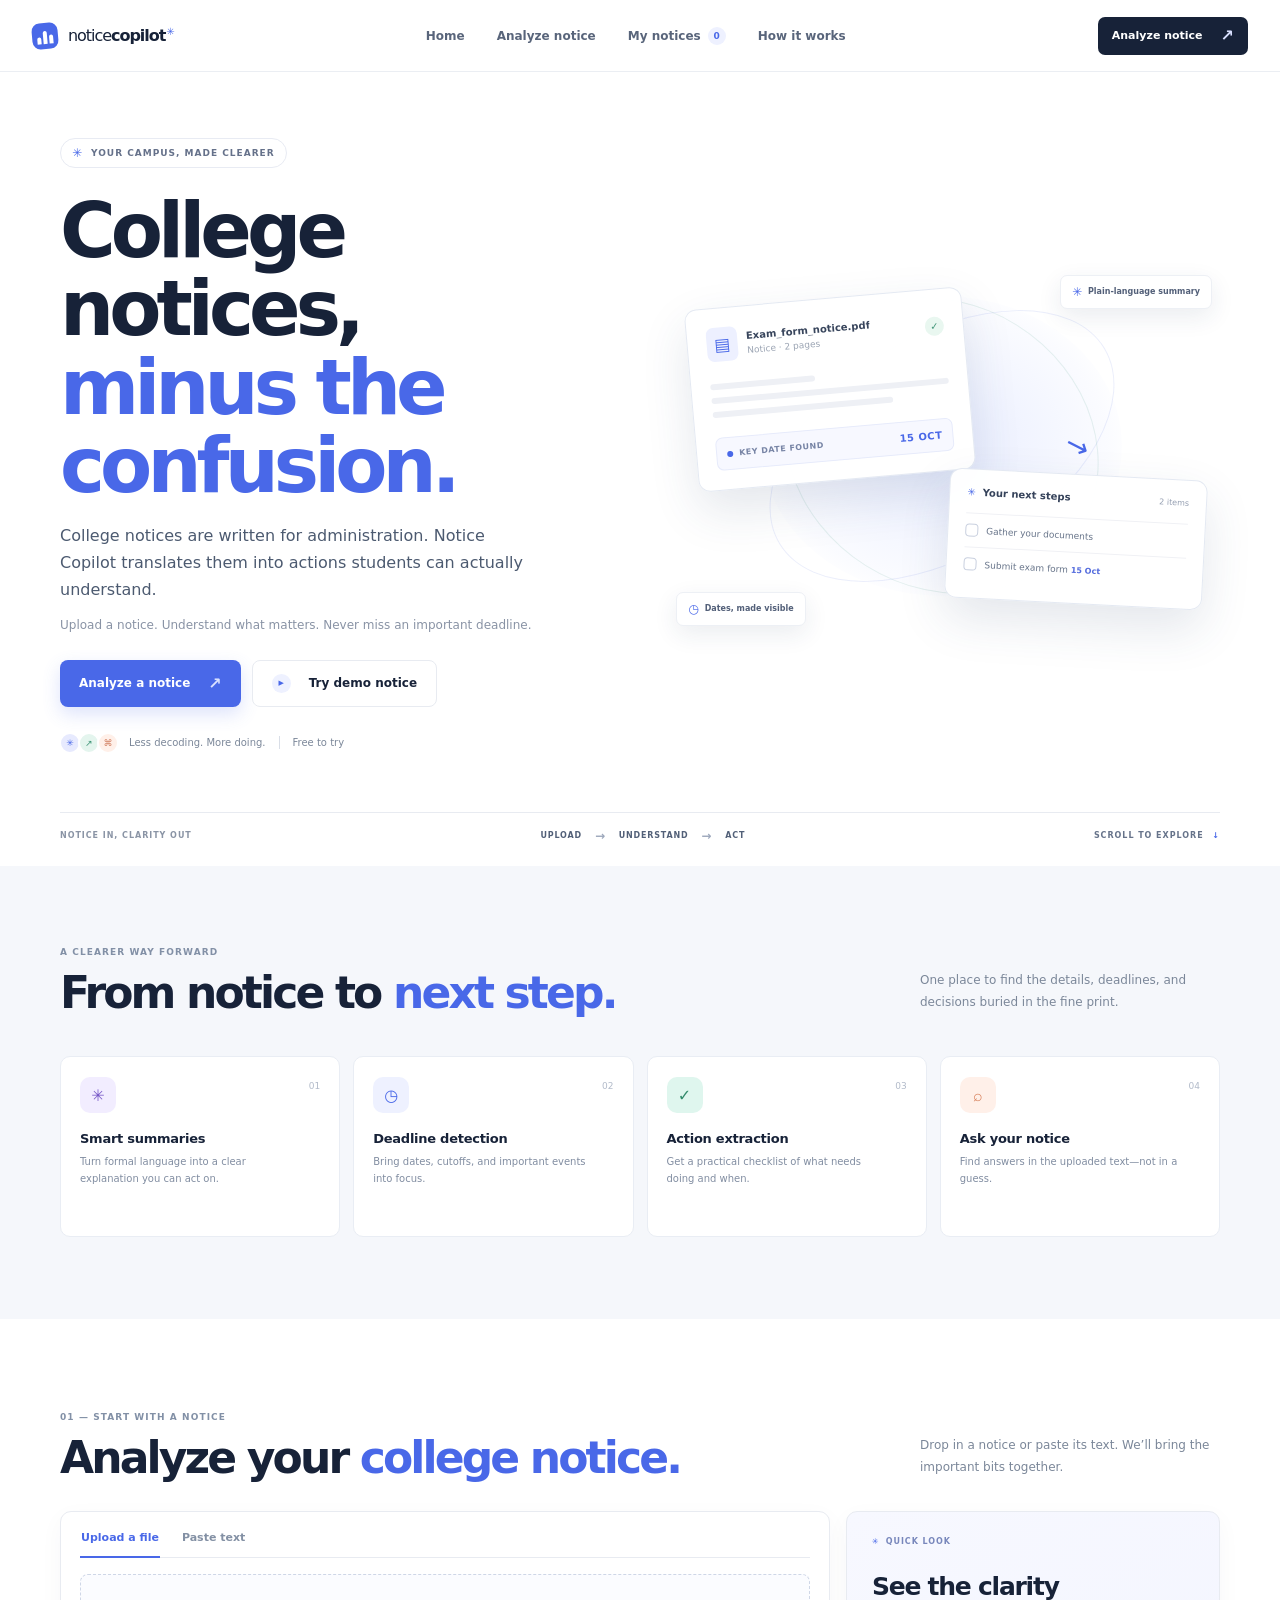
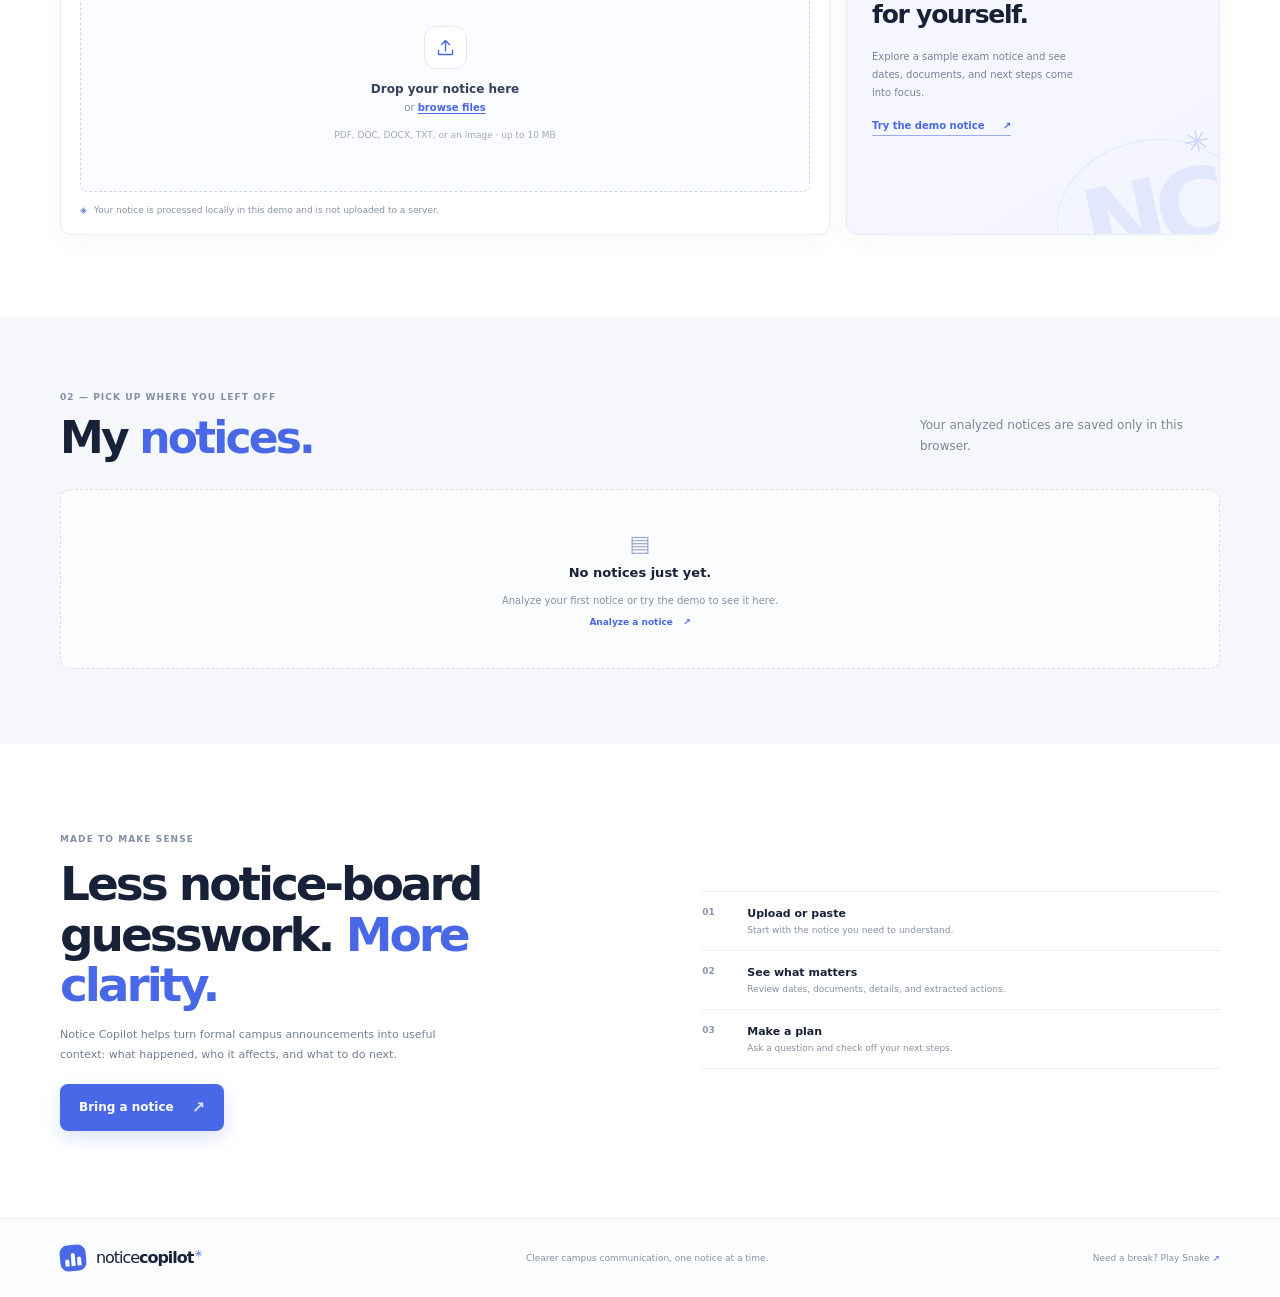
==== index.html @ 371af875 "Build Notice Copilot demo app Co-authored-by: Copilot App <223556219+Copilot@users.noreply.github.co" ====
<!doctype html>
<html lang="en">
  <head>
    <meta charset="utf-8">
    <meta name="viewport" content="width=device-width, initial-scale=1">
    <meta name="theme-color" content="#f5f7fb">
    <meta name="description" content="Turn college notices into clear actions with Notice Copilot. Understand deadlines, documents, and next steps.">
    <title>Notice Copilot — Turn college notices into clear actions</title>
    <link rel="stylesheet" href="styles.css">
    <script src="script.js" defer></script>
  </head>
  <body>
    <a class="skip-link" href="#main">Skip to content</a>
    <header class="topbar">
      <a class="brand" href="#home" aria-label="Notice Copilot home">
        <span class="brand-symbol" aria-hidden="true"><span></span><span></span><span></span></span>
        <span>notice<span class="brand-strong">copilot</span><sup>✳</sup></span>
      </a>
      <button class="menu-toggle" id="menu-toggle" type="button" aria-expanded="false" aria-controls="primary-nav">
        <span class="sr-only">Toggle navigation</span><span aria-hidden="true">☰</span>
      </button>
      <nav class="primary-nav" id="primary-nav" aria-label="Main navigation">
        <a href="#home">Home</a>
        <a href="#analyze">Analyze notice</a>
        <a href="#my-notices">My notices<span class="history-count" id="history-count" aria-label="Saved notices">0</span></a>
        <a href="#how-it-works">How it works</a>
      </nav>
      <a class="button button-small button-dark header-cta" href="#analyze">Analyze notice <span aria-hidden="true">↗</span></a>
    </header>

    <main id="main">
      <section class="hero page-width" id="home" aria-labelledby="hero-title">
        <div class="hero-copy">
          <div class="trust-pill"><span class="sparkle" aria-hidden="true">✳</span> YOUR CAMPUS, MADE CLEARER</div>
          <h1 id="hero-title">College notices,<br><span>minus the confusion.</span></h1>
          <p class="hero-text">College notices are written for administration. Notice Copilot translates them into actions students can actually understand.</p>
          <p class="hero-support">Upload a notice. Understand what matters. Never miss an important deadline.</p>
          <div class="hero-actions">
            <a class="button button-primary" href="#analyze">Analyze a notice <span aria-hidden="true">↗</span></a>
            <button class="button button-demo" id="try-demo" type="button"><span class="play-icon" aria-hidden="true">▶</span> Try demo notice</button>
          </div>
          <div class="hero-proof"><span class="avatar-stack" aria-hidden="true"><i>✳</i><i>↗</i><i>⌘</i></span><span>Less decoding. More doing.</span><span class="proof-divider"></span><span>Free to try</span></div>
        </div>
        <div class="hero-visual" aria-label="A preview of a college notice transformed into an action checklist">
          <div class="visual-glow"></div>
          <div class="orbit orbit-a"></div><div class="orbit orbit-b"></div>
          <div class="notice-preview">
            <div class="preview-top"><span class="preview-file-icon" aria-hidden="true">▤</span><span><strong>Exam_form_notice.pdf</strong><small>Notice · 2 pages</small></span><span class="preview-check" aria-label="Analyzed">✓</span></div>
            <div class="preview-line short"></div><div class="preview-line"></div><div class="preview-line medium"></div>
            <div class="preview-stamp"><span class="stamp-dot"></span> KEY DATE FOUND <strong>15 OCT</strong></div>
          </div>
          <div class="preview-arrow" aria-hidden="true">↘</div>
          <div class="action-preview"><div class="action-preview-head"><span class="mini-spark">✳</span> Your next steps <span class="preview-counter">2 items</span></div><div class="preview-task"><span class="unchecked" aria-hidden="true"></span><span>Gather your documents</span></div><div class="preview-task"><span class="unchecked" aria-hidden="true"></span><span>Submit exam form <b>15 Oct</b></span></div></div>
          <span class="float-chip chip-one"><span>✳</span> Plain-language summary</span>
          <span class="float-chip chip-two"><span>◷</span> Dates, made visible</span>
        </div>
        <div class="hero-bottom"><span>NOTICE IN, CLARITY OUT</span><div class="workflow"><span>UPLOAD</span><i>→</i><span>UNDERSTAND</span><i>→</i><span>ACT</span></div><a href="#how-it-works" aria-label="See how Notice Copilot works">SCROLL TO EXPLORE <span aria-hidden="true">↓</span></a></div>
      </section>

      <section class="features section-muted" id="how-it-works" aria-labelledby="features-title">
        <div class="page-width">
          <div class="section-heading">
            <div><span class="section-label">A clearer way forward</span><h2 id="features-title">From notice to <span>next step.</span></h2></div>
            <p>One place to find the details, deadlines, and decisions buried in the fine print.</p>
          </div>
          <div class="feature-grid">
            <article class="feature-card"><span class="feature-icon icon-lilac" aria-hidden="true">✳</span><span class="feature-index">01</span><h3>Smart summaries</h3><p>Turn formal language into a clear explanation you can act on.</p></article>
            <article class="feature-card"><span class="feature-icon icon-blue" aria-hidden="true">◷</span><span class="feature-index">02</span><h3>Deadline detection</h3><p>Bring dates, cutoffs, and important events into focus.</p></article>
            <article class="feature-card"><span class="feature-icon icon-mint" aria-hidden="true">✓</span><span class="feature-index">03</span><h3>Action extraction</h3><p>Get a practical checklist of what needs doing and when.</p></article>
            <article class="feature-card"><span class="feature-icon icon-peach" aria-hidden="true">⌕</span><span class="feature-index">04</span><h3>Ask your notice</h3><p>Find answers in the uploaded text—not in a guess.</p></article>
          </div>
        </div>
      </section>

      <section class="analyzer-section page-width" id="analyze" aria-labelledby="analyzer-title">
        <div class="section-heading analyzer-heading">
          <div><span class="section-label">01 — START WITH A NOTICE</span><h2 id="analyzer-title">Analyze your <span>college notice.</span></h2></div>
          <p>Drop in a notice or paste its text. We’ll bring the important bits together.</p>
        </div>
        <div class="analyzer-grid">
          <div class="upload-card">
            <div class="input-tabs" role="tablist" aria-label="Choose how to add a notice">
              <button class="input-tab is-active" id="tab-upload" type="button" role="tab" aria-selected="true" aria-controls="panel-upload">Upload a file</button>
              <button class="input-tab" id="tab-paste" type="button" role="tab" aria-selected="false" aria-controls="panel-paste">Paste text</button>
            </div>
            <div class="tab-panel" id="panel-upload" role="tabpanel" aria-labelledby="tab-upload">
              <label class="drop-zone" id="drop-zone" for="notice-file">
                <input id="notice-file" type="file" accept=".txt,.pdf,.doc,.docx,image/*">
                <span class="upload-icon" aria-hidden="true"><svg viewBox="0 0 24 24"><path d="M12 16V4m0 0L7.5 8.5M12 4l4.5 4.5M4 15v4a1 1 0 0 0 1 1h14a1 1 0 0 0 1-1v-4"/></svg></span>
                <strong>Drop your notice here</strong>
                <span class="drop-subtitle">or <span class="browse-link">browse files</span></span>
                <span class="supported-formats">PDF, DOC, DOCX, TXT, or an image · up to 10 MB</span>
              </label>
            </div>
            <div class="tab-panel paste-panel" id="panel-paste" role="tabpanel" aria-labelledby="tab-paste" hidden>
              <label class="sr-only" for="notice-text">Paste the text of your college notice</label>
              <textarea id="notice-text" placeholder="Paste the notice text here…" rows="8"></textarea>
              <div class="paste-footer"><span>Your text stays in this browser.</span><button class="button button-primary button-small" id="analyze-text" type="button">Analyze notice <span aria-hidden="true">↗</span></button></div>
            </div>
            <div class="file-selection" id="file-selection" hidden><span class="file-chip-icon" aria-hidden="true">▤</span><span id="file-name"></span><button id="remove-file" type="button" aria-label="Remove selected file">×</button></div>
            <p class="upload-error" id="upload-error" role="alert" hidden></p>
            <div class="privacy-note"><span aria-hidden="true">◈</span> Your notice is processed locally in this demo and is not uploaded to a server.</div>
          </div>
          <aside class="demo-card">
            <span class="demo-tag"><span aria-hidden="true">✳</span> QUICK LOOK</span>
            <h3>See the clarity<br>for yourself.</h3>
            <p>Explore a sample exam notice and see dates, documents, and next steps come into focus.</p>
            <button class="demo-link" id="try-demo-inline" type="button">Try the demo notice <span aria-hidden="true">↗</span></button>
            <div class="demo-card-art" aria-hidden="true"><span>NC</span><i>✳</i></div>
          </aside>
        </div>

        <div class="processing-card" id="processing-card" role="status" aria-live="polite" hidden>
          <span class="processing-spark" aria-hidden="true">✳</span><div><strong id="processing-message">Reading your notice…</strong><span id="processing-step">Looking for dates and actions</span></div><span class="processing-spinner" aria-hidden="true"></span>
        </div>
        <div class="analysis-error" id="analysis-error" role="alert" hidden><span aria-hidden="true">!</span><div><strong id="analysis-error-title">We couldn’t confidently read this notice.</strong><p id="analysis-error-message">Try a text file or paste the notice text.</p></div></div>

        <section class="results" id="results" aria-labelledby="results-title" hidden>
          <div class="results-heading"><div><span class="section-label">NOTICE ANALYSIS <span class="demo-badge" id="result-source">LOCAL DEMO</span></span><h2 id="results-title">Your notice, <span>made clear.</span></h2></div><button class="button button-outline button-small" id="new-analysis" type="button">Analyze another <span aria-hidden="true">↗</span></button></div>
          <article class="notice-meta-card">
            <div class="notice-meta-icon" aria-hidden="true">▤</div><div class="notice-title-wrap"><h3 id="notice-title">Notice title</h3><div class="notice-meta-line"><span id="notice-type">Notice</span><span class="meta-dot"></span><span id="notice-issued-by">Issuer not found in notice</span><span class="meta-dot"></span><span id="notice-issue-date">Issue date not found</span></div></div><div class="confidence"><span class="confidence-dot"></span><span><strong id="confidence-label">Text extraction</strong><small>Based on notice text</small></span></div>
          </article>
          <div class="results-grid">
            <div class="results-main">
              <article class="result-card summary-card"><div class="card-heading"><span class="result-icon icon-summary" aria-hidden="true">✳</span><div><span class="card-eyebrow">THE SHORT VERSION</span><h3>TL;DR</h3></div><span class="ai-label">✳ LOCAL SUMMARY</span></div><p id="summary-text"></p></article>
              <article class="result-card action-card"><div class="card-heading"><span class="result-icon icon-action" aria-hidden="true">✓</span><div><span class="card-eyebrow">YOUR NEXT STEPS</span><h3>What do I need to do?</h3></div><span class="item-count" id="action-count"></span></div><div class="task-list" id="task-list"></div></article>
              <article class="result-card timeline-card"><div class="card-heading"><span class="result-icon icon-date" aria-hidden="true">◷</span><div><span class="card-eyebrow">DATES WORTH NOTING</span><h3>Important dates</h3></div></div><div class="timeline-list" id="timeline-list"></div><p class="empty-inline" id="timeline-empty" hidden>No dates could be confidently identified in this notice.</p></article>
              <article class="result-card plan-card"><div class="card-heading"><span class="result-icon icon-plan" aria-hidden="true">☷</span><div><span class="card-eyebrow">ONE THING AT A TIME</span><h3>Your action plan</h3></div></div><div class="progress-row"><span id="progress-label">0 of 0 tasks completed</span><span id="progress-percent">0%</span></div><div class="progress-track" role="progressbar" aria-label="Action plan progress" aria-valuemin="0" aria-valuemax="100" aria-valuenow="0"><span id="progress-fill"></span></div><div class="plan-list" id="plan-list"></div></article>
            </div>
            <aside class="results-side">
              <article class="result-card documents-card"><div class="card-heading"><span class="result-icon icon-docs" aria-hidden="true">▤</span><div><span class="card-eyebrow">COME PREPARED</span><h3>Required documents</h3></div></div><ul class="document-list" id="document-list"></ul><p class="empty-inline" id="documents-empty" hidden>No required documents were found in the notice text.</p></article>
              <article class="result-card eligibility-card"><div class="card-heading"><span class="result-icon icon-people" aria-hidden="true">◎</span><div><span class="card-eyebrow">WHO THIS IS FOR</span><h3>Eligibility</h3></div></div><p id="eligibility-text"></p></article>
              <article class="result-card important-card"><div class="card-heading"><span class="result-icon icon-important" aria-hidden="true">⌑</span><div><span class="card-eyebrow">DETAILS FROM THE NOTICE</span><h3>Important details</h3></div></div><dl id="important-details"></dl><p class="empty-inline" id="details-empty" hidden>Fees, venue, timing, or contact details were not identified in the notice.</p></article>
              <article class="result-card ask-card"><div class="card-heading"><span class="result-icon icon-ask" aria-hidden="true">⌕</span><div><span class="card-eyebrow">ANSWERS FROM YOUR TEXT</span><h3>Ask your notice</h3></div></div><p class="ask-description">Answers are grounded only in the notice text you provided.</p><div class="suggested-questions" id="suggested-questions"><button type="button">When is the deadline?</button><button type="button">What documents do I need?</button><button type="button">Who needs to submit this?</button><button type="button">How much is the fee?</button><button type="button">Where do I submit it?</button></div><div class="answer-box" id="answer-box" aria-live="polite" hidden></div><form class="question-form" id="question-form"><label class="sr-only" for="question-input">Ask a question about this notice</label><input id="question-input" type="text" placeholder="Ask a question…" autocomplete="off" required><button type="submit" aria-label="Send question">↑</button></form></article>
            </aside>
          </div>
          <p class="disclaimer"><span aria-hidden="true">ⓘ</span> <strong>AI-generated summary.</strong> This local demo uses text-matching rules, not an AI service. Always verify important dates and instructions against the original college notice.</p>
        </section>
      </section>

      <section class="history-section section-muted" id="my-notices" aria-labelledby="history-title">
        <div class="page-width">
          <div class="section-heading history-heading"><div><span class="section-label">02 — PICK UP WHERE YOU LEFT OFF</span><h2 id="history-title">My <span>notices.</span></h2></div><p>Your analyzed notices are saved only in this browser.</p></div>
          <div class="history-grid" id="history-grid"><div class="history-empty"><span aria-hidden="true">▤</span><h3>No notices just yet.</h3><p>Analyze your first notice or try the demo to see it here.</p><a class="text-link" href="#analyze">Analyze a notice <span aria-hidden="true">↗</span></a></div></div>
        </div>
      </section>

      <section class="how-section page-width">
        <div class="how-copy"><span class="section-label">MADE TO MAKE SENSE</span><h2>Less notice-board<br>guesswork. <span>More clarity.</span></h2><p>Notice Copilot helps turn formal campus announcements into useful context: what happened, who it affects, and what to do next.</p><a class="button button-primary" href="#analyze">Bring a notice <span aria-hidden="true">↗</span></a></div>
        <div class="how-steps"><div><span>01</span><strong>Upload or paste</strong><p>Start with the notice you need to understand.</p></div><div><span>02</span><strong>See what matters</strong><p>Review dates, documents, details, and extracted actions.</p></div><div><span>03</span><strong>Make a plan</strong><p>Ask a question and check off your next steps.</p></div></div>
      </section>
    </main>
    <footer class="site-footer"><div class="footer-inner page-width"><a class="brand" href="#home"><span class="brand-symbol" aria-hidden="true"><span></span><span></span><span></span></span><span>notice<span class="brand-strong">copilot</span><sup>✳</sup></span></a><span>Clearer campus communication, one notice at a time.</span><a class="footer-game-link" href="snake.html">Need a break? Play Snake <span aria-hidden="true">↗</span></a></div></footer>
  </body>
</html>
---- styles.css ----
:root {
  color-scheme: light;
  --ink: #172238;
  --ink-soft: #34425b;
  --muted: #758198;
  --paper: #fff;
  --canvas: #f5f7fb;
  --line: #e8ebf1;
  --blue: #4968e8;
  --blue-dark: #3854ce;
  --blue-soft: #eef1ff;
  --mint: #dff6ee;
  --peach: #fff0e9;
  --lilac: #f2edff;
  --shadow: 0 14px 40px rgba(29, 47, 82, .07);
  font-family: Inter, ui-sans-serif, system-ui, -apple-system, BlinkMacSystemFont, "Segoe UI", sans-serif;
  font-synthesis: none;
  text-rendering: optimizeLegibility;
  -webkit-font-smoothing: antialiased;
}
* { box-sizing: border-box; }
html { scroll-behavior: smooth; scroll-padding-top: 88px; }
body { margin: 0; background: var(--paper); color: var(--ink); font-size: 14px; }
a { color: inherit; text-decoration: none; }
button, input, textarea { font: inherit; }
button, a { -webkit-tap-highlight-color: transparent; }
button:focus-visible, a:focus-visible, input:focus-visible, textarea:focus-visible { outline: 3px solid rgba(73,104,232,.48); outline-offset: 3px; }
::selection { background: #dce4ff; color: var(--ink); }
[hidden] { display: none !important; }
.page-width { width: min(1160px, calc(100% - 64px)); margin-inline: auto; }
.sr-only { position: absolute; width: 1px; height: 1px; overflow: hidden; clip: rect(0,0,0,0); white-space: nowrap; clip-path: inset(50%); }
.skip-link { position: fixed; z-index: 30; top: 10px; left: 10px; padding: 12px 16px; transform: translateY(-150%); border-radius: 8px; background: var(--ink); color: var(--paper); }
.skip-link:focus { transform: translateY(0); }

.topbar { position: sticky; z-index: 10; top: 0; display: flex; align-items: center; justify-content: space-between; height: 72px; padding-inline: max(32px, calc((100vw - 1240px) / 2)); border-bottom: 1px solid rgba(232,235,241,.85); background: rgba(255,255,255,.94); backdrop-filter: blur(16px); }
.brand { display: inline-flex; align-items: center; gap: 10px; white-space: nowrap; font-size: 16px; font-weight: 500; letter-spacing: -.065em; }
.brand-strong { font-weight: 760; }
.brand sup { align-self: flex-start; margin: 0 0 0 1px; color: var(--blue); font-size: 10px; }
.brand-symbol { display: flex; align-items: flex-end; gap: 2px; width: 26px; height: 26px; padding: 5px; border-radius: 8px; background: var(--blue); transform: rotate(-5deg); }
.brand-symbol span { display: block; width: 4px; border-radius: 2px 2px 0 0; background: #fff; }
.brand-symbol span:nth-child(1) { height: 7px; }.brand-symbol span:nth-child(2) { height: 13px; }.brand-symbol span:nth-child(3) { height: 9px; }
.primary-nav { display: flex; align-items: center; gap: 32px; color: #59657b; font-size: 12px; font-weight: 560; }
.primary-nav > a { display: inline-flex; align-items: center; gap: 7px; transition: color .18s; }
.primary-nav > a:hover { color: var(--blue); }
.history-count { display: inline-grid; min-width: 18px; height: 18px; place-items: center; padding: 0 4px; border-radius: 9px; background: var(--blue-soft); color: var(--blue); font-size: 9px; }
.button { display: inline-flex; min-height: 47px; align-items: center; justify-content: center; gap: 18px; padding: 0 19px; border: 0; border-radius: 8px; font-size: 12px; font-weight: 680; cursor: pointer; transition: background .18s, color .18s, border-color .18s, transform .18s, box-shadow .18s; }
.button:hover { transform: translateY(-1px); }
.button-primary { background: var(--blue); box-shadow: 0 7px 18px rgba(73,104,232,.19); color: white; }
.button-primary:hover { background: var(--blue-dark); box-shadow: 0 10px 22px rgba(73,104,232,.25); }
.button-primary > span, .button-dark > span { color: #d9e0ff; font-size: 16px; }
.button-small { min-height: 38px; padding-inline: 14px; border-radius: 7px; font-size: 11px; }
.button-dark { background: var(--ink); color: white; }
.button-dark:hover { background: #293651; }
.button-demo, .button-outline { border: 1px solid var(--line); background: white; color: var(--ink); }
.button-demo:hover, .button-outline:hover { border-color: #c7d0e1; background: #fbfcff; }
.play-icon { display: grid; width: 19px; height: 19px; place-items: center; border-radius: 50%; background: var(--blue-soft); color: var(--blue); font-size: 7px; }
.menu-toggle { display: none; }

.hero { position: relative; display: grid; min-height: 570px; grid-template-columns: 1.04fr .96fr; align-items: center; padding-top: 66px; padding-bottom: 112px; }
.hero-copy { position: relative; z-index: 1; }
.trust-pill { display: inline-flex; align-items: center; gap: 8px; padding: 7px 11px; border: 1px solid #e8ebf3; border-radius: 30px; background: #fff; color: #65718a; font-size: 9px; font-weight: 750; letter-spacing: .11em; }
.sparkle { color: var(--blue); font-size: 12px; }
.hero h1, .section-heading h2, .how-copy h2 { font-weight: 610; letter-spacing: -.065em; }
.hero h1 { margin: 24px 0 17px; font-size: clamp(51px, 6vw, 76px); line-height: 1.03; }
.hero h1 span, .section-heading h2 span, .how-copy h2 span { color: var(--blue); }
.hero-text { max-width: 475px; margin-bottom: 10px; color: #4c5a70; font-size: 16px; line-height: 1.7; }
.hero-support { margin-bottom: 25px; color: #8993a5; font-size: 12px; line-height: 1.6; }
.hero-actions { display: flex; flex-wrap: wrap; gap: 11px; }
.hero-proof { display: flex; align-items: center; gap: 10px; margin-top: 25px; color: #7b8799; font-size: 10px; }
.avatar-stack { display: flex; padding-left: 2px; }
.avatar-stack i { display: grid; width: 22px; height: 22px; place-items: center; margin-left: -3px; border: 2px solid white; border-radius: 50%; background: #e7eafe; color: var(--blue); font-size: 9px; font-style: normal; }
.avatar-stack i:nth-child(2) { background: #e4f5ee; color: #3e9476; }
.avatar-stack i:nth-child(3) { background: #fff0e9; color: #d07c5e; }
.proof-divider { width: 1px; height: 13px; margin-inline: 3px; background: #d9dee7; }
.hero-visual { position: relative; display: grid; min-height: 390px; place-items: center; isolation: isolate; }
.visual-glow { position: absolute; z-index: -2; width: 360px; height: 300px; border-radius: 50%; background: radial-gradient(ellipse, #e8edff 0, rgba(240,243,255,.3) 65%, transparent 75%); }
.orbit { position: absolute; z-index: -1; width: 380px; height: 220px; border: 1px solid rgba(101,126,223,.13); border-radius: 50%; transform: rotate(-31deg); }
.orbit-b { width: 325px; height: 285px; border-color: rgba(88,160,143,.14); transform: rotate(32deg); }
.notice-preview, .action-preview { position: absolute; border: 1px solid rgba(226,231,241,.9); border-radius: 12px; background: rgba(255,255,255,.96); box-shadow: 0 20px 48px rgba(50,67,105,.13); }
.notice-preview { top: 47px; left: 28px; width: 278px; padding: 19px; transform: rotate(-5deg); }
.preview-top { display: flex; align-items: center; gap: 9px; margin-bottom: 22px; }
.preview-file-icon { display: grid; width: 31px; height: 34px; place-items: center; border-radius: 7px; background: #edf0ff; color: var(--blue); font-size: 17px; }
.preview-top strong, .preview-top small { display: block; }
.preview-top strong { max-width: 160px; overflow: hidden; color: #38455c; font-size: 10px; font-weight: 700; text-overflow: ellipsis; white-space: nowrap; }
.preview-top small { margin-top: 4px; color: #9ba4b3; font-size: 9px; }
.preview-check { display: grid; width: 19px; height: 19px; place-items: center; margin-left: auto; border-radius: 50%; background: #e9f7f0; color: #429578; font-size: 10px; }
.preview-line { width: 100%; height: 6px; margin-bottom: 8px; border-radius: 8px; background: #eef0f5; }
.preview-line.short { width: 44%; }.preview-line.medium { width: 76%; }
.preview-stamp { display: flex; align-items: center; gap: 6px; margin-top: 20px; padding: 10px; border: 1px solid #e7ebfb; border-radius: 7px; background: #f7f8ff; color: #7784a5; font-size: 8px; font-weight: 750; letter-spacing: .06em; }
.stamp-dot { width: 6px; height: 6px; border-radius: 50%; background: var(--blue); }
.preview-stamp strong { margin-left: auto; color: var(--blue); font-size: 10px; }
.action-preview { right: 15px; bottom: 37px; width: 258px; padding: 17px; transform: rotate(3deg); }
.action-preview-head { display: flex; align-items: center; gap: 7px; margin-bottom: 15px; color: #35425a; font-size: 10px; font-weight: 700; }
.mini-spark { color: var(--blue); }
.preview-counter { margin-left: auto; color: #939db0; font-size: 8px; font-weight: 500; }
.preview-task { display: flex; align-items: center; gap: 8px; padding: 10px 0; border-top: 1px solid #f0f1f5; color: #68758a; font-size: 9px; }
.preview-task b { margin-left: auto; color: #526add; font-size: 8px; }
.unchecked { width: 13px; height: 13px; border: 1px solid #c9d0df; border-radius: 4px; }
.preview-arrow { position: absolute; top: 178px; right: 132px; color: var(--blue); font-size: 28px; transform: rotate(-18deg); }
.float-chip { position: absolute; display: flex; align-items: center; gap: 6px; padding: 9px 11px; border: 1px solid #edf0f5; border-radius: 7px; background: white; box-shadow: 0 8px 24px rgba(33,52,91,.09); color: #536079; font-size: 8px; font-weight: 650; }
.float-chip span { color: var(--blue); font-size: 12px; }
.chip-one { top: 24px; right: 8px; }.chip-two { bottom: 15px; left: 13px; }
.hero-bottom { position: absolute; right: 0; bottom: 23px; left: 0; display: flex; align-items: center; justify-content: space-between; padding-top: 16px; border-top: 1px solid var(--line); color: #8a94a5; font-size: 8px; font-weight: 700; letter-spacing: .12em; }
.workflow { display: flex; align-items: center; gap: 13px; color: #526078; letter-spacing: .1em; }
.workflow i { color: #9da8bc; font-size: 12px; font-style: normal; }
.hero-bottom > a { color: #66738a; font-size: 8px; }
.hero-bottom > a span { margin-left: 5px; color: var(--blue); }

.section-muted { background: var(--canvas); }
.features { padding: 76px 0 82px; }
.section-heading { display: flex; align-items: end; justify-content: space-between; gap: 30px; }
.section-label { display: inline-flex; align-items: center; gap: 7px; color: #8290a6; font-size: 9px; font-weight: 760; letter-spacing: .12em; text-transform: uppercase; }
.section-heading h2 { margin: 11px 0 0; font-size: clamp(33px, 4vw, 44px); line-height: 1.1; }
.section-heading > p { max-width: 300px; margin: 0 0 4px; color: #7b8799; font-size: 12px; line-height: 1.8; }
.feature-grid { display: grid; grid-template-columns: repeat(4, 1fr); gap: 13px; margin-top: 39px; }
.feature-card { position: relative; min-height: 181px; padding: 20px 19px; border: 1px solid #e9edf4; border-radius: 10px; background: white; transition: transform .2s, box-shadow .2s; }
.feature-card:hover { transform: translateY(-3px); box-shadow: var(--shadow); }
.feature-icon { display: grid; width: 36px; height: 36px; place-items: center; border-radius: 10px; font-size: 16px; }
.icon-lilac { background: var(--lilac); color: #7758c7; }.icon-blue { background: var(--blue-soft); color: var(--blue); }.icon-mint { background: var(--mint); color: #328a6b; }.icon-peach { background: var(--peach); color: #d77e58; }
.feature-index { position: absolute; top: 24px; right: 19px; color: #b1bac9; font-size: 9px; }
.feature-card h3 { margin: 18px 0 7px; font-size: 13px; letter-spacing: -.02em; }
.feature-card p { max-width: 225px; margin: 0; color: #818da1; font-size: 10px; line-height: 1.7; }

.analyzer-section { padding-top: 88px; padding-bottom: 82px; }
.analyzer-heading { margin-bottom: 28px; }
.analyzer-grid { display: grid; grid-template-columns: minmax(0, 1.75fr) minmax(220px, .85fr); gap: 16px; }
.upload-card, .demo-card, .result-card, .notice-meta-card { border: 1px solid var(--line); border-radius: 11px; background: white; box-shadow: 0 7px 25px rgba(29,47,82,.035); }
.upload-card { padding: 19px; }
.input-tabs { display: flex; gap: 21px; border-bottom: 1px solid var(--line); }
.input-tab { position: relative; padding: 0 1px 13px; border: 0; background: none; color: #8390a4; font-size: 11px; font-weight: 600; cursor: pointer; }
.input-tab.is-active { color: var(--blue); }
.input-tab.is-active::after { position: absolute; right: 0; bottom: -1px; left: 0; height: 2px; background: var(--blue); content: ""; }
.drop-zone { display: flex; min-height: 218px; align-items: center; justify-content: center; flex-direction: column; margin-top: 16px; border: 1px dashed #cfd7e7; border-radius: 8px; background: #fbfcff; text-align: center; cursor: pointer; transition: border-color .2s, background .2s; }
.drop-zone:hover, .drop-zone.is-dragging { border-color: var(--blue); background: #f5f7ff; }
.drop-zone input { position: absolute; width: 1px; height: 1px; overflow: hidden; opacity: 0; }
.drop-zone:focus-within { outline: 3px solid rgba(73,104,232,.35); outline-offset: 3px; }
.upload-icon { display: grid; width: 43px; height: 43px; place-items: center; margin-bottom: 13px; border: 1px solid #e5e9f5; border-radius: 12px; background: white; color: var(--blue); }
.upload-icon svg { width: 21px; height: 21px; fill: none; stroke: currentColor; stroke-linecap: round; stroke-linejoin: round; stroke-width: 1.6; }
.drop-zone strong { color: #33415b; font-size: 12px; }
.drop-subtitle { margin-top: 6px; color: #8490a4; font-size: 10px; }
.browse-link { color: var(--blue); font-weight: 700; text-decoration: underline; text-underline-offset: 2px; }
.supported-formats { margin-top: 17px; color: #a0a9b8; font-size: 9px; }
.paste-panel textarea { display: block; width: 100%; min-height: 218px; margin-top: 16px; padding: 14px; resize: vertical; border: 1px solid #e6eaf1; border-radius: 8px; background: #fbfcff; color: var(--ink); font-size: 12px; line-height: 1.7; }
.paste-panel textarea::placeholder { color: #a0a9b8; }
.paste-footer { display: flex; align-items: center; justify-content: space-between; gap: 10px; margin-top: 11px; color: #8b96a8; font-size: 9px; }
.privacy-note { display: flex; align-items: center; gap: 7px; margin-top: 13px; color: #8995a7; font-size: 9px; }
.privacy-note span { color: #657fce; }
.demo-card { position: relative; display: flex; overflow: hidden; min-height: 300px; flex-direction: column; align-items: flex-start; padding: 25px; background: linear-gradient(150deg, #f7f8ff 0, #f3f5ff 100%); }
.demo-tag { display: inline-flex; align-items: center; gap: 6px; color: #7887bc; font-size: 8px; font-weight: 760; letter-spacing: .12em; }
.demo-tag span { color: var(--blue); }
.demo-card h3 { position: relative; z-index: 1; margin: 27px 0 9px; font-size: 25px; font-weight: 610; letter-spacing: -.05em; line-height: 1.13; }
.demo-card > p { position: relative; z-index: 1; max-width: 220px; margin-bottom: 18px; color: #77839a; font-size: 10px; line-height: 1.8; }
.demo-link { position: relative; z-index: 1; padding: 0 0 4px; border: 0; border-bottom: 1px solid #9daaea; background: none; color: var(--blue); font-size: 10px; font-weight: 700; cursor: pointer; }
.demo-link span { margin-left: 15px; }
.demo-card-art { position: absolute; right: -27px; bottom: -56px; display: grid; width: 190px; height: 150px; place-items: center; border: 1px solid rgba(73,104,232,.11); border-radius: 50%; color: rgba(73,104,232,.1); font-size: 100px; font-weight: 800; letter-spacing: -.1em; transform: rotate(-12deg); }
.demo-card-art i { position: absolute; top: -6px; right: 31px; color: rgba(73,104,232,.22); font-size: 30px; font-style: normal; }
.file-selection { display: flex; align-items: center; gap: 9px; margin-top: 12px; padding: 10px; border: 1px solid var(--line); border-radius: 7px; color: #4e5b71; font-size: 10px; }
.file-chip-icon { color: var(--blue); }
.file-selection button { margin-left: auto; border: 0; background: transparent; color: #778399; font-size: 19px; cursor: pointer; }
.upload-error { margin: 11px 0 0; padding: 10px 12px; border-radius: 7px; background: #fff2f0; color: #ad5145; font-size: 10px; line-height: 1.6; }
.processing-card, .analysis-error { display: flex; align-items: center; gap: 13px; margin-top: 17px; padding: 16px; border: 1px solid #e1e7fb; border-radius: 9px; background: #f8f9ff; }
.processing-spark { color: var(--blue); font-size: 19px; animation: spark-turn 1.8s linear infinite; }
.processing-card strong, .processing-card div > span { display: block; }
.processing-card strong { font-size: 11px; }.processing-card div > span { margin-top: 4px; color: #7e8aa1; font-size: 9px; }
.processing-spinner { width: 18px; height: 18px; margin-left: auto; border: 2px solid #d8dff8; border-top-color: var(--blue); border-radius: 50%; animation: spin .8s linear infinite; }
.analysis-error { border-color: #f2dad6; background: #fff9f8; color: #a24c42; }
.analysis-error > span { display: grid; flex: 0 0 23px; width: 23px; height: 23px; place-items: center; border-radius: 50%; background: #ffe9e5; font-weight: 800; }
.analysis-error strong { font-size: 11px; }.analysis-error p { margin: 4px 0 0; color: #8e7775; font-size: 10px; line-height: 1.6; }
@keyframes spin { to { transform: rotate(360deg); } } @keyframes spark-turn { to { transform: rotate(360deg); } }

.results { margin-top: 46px; scroll-margin-top: 94px; }
.results-heading { display: flex; align-items: end; justify-content: space-between; gap: 20px; margin-bottom: 15px; }
.results-heading h2 { margin: 8px 0 0; font-size: 30px; font-weight: 620; letter-spacing: -.055em; }
.demo-badge { margin-left: 8px; padding: 4px 6px; border-radius: 4px; background: #f0f2fb; color: #6375bd; font-size: 7px; letter-spacing: .07em; vertical-align: 1px; }
.notice-meta-card { display: flex; align-items: center; gap: 13px; padding: 17px; }
.notice-meta-icon { display: grid; flex: 0 0 39px; width: 39px; height: 42px; place-items: center; border-radius: 8px; background: var(--blue-soft); color: var(--blue); font-size: 19px; }
.notice-title-wrap { min-width: 0; }
.notice-title-wrap h3 { overflow: hidden; margin: 0 0 7px; font-size: 14px; text-overflow: ellipsis; white-space: nowrap; }
.notice-meta-line { display: flex; flex-wrap: wrap; align-items: center; gap: 8px; color: #8691a4; font-size: 9px; }
.meta-dot { width: 3px; height: 3px; border-radius: 50%; background: #b4bdca; }
.confidence { display: flex; align-items: center; gap: 8px; margin-left: auto; padding-left: 12px; }
.confidence-dot { width: 8px; height: 8px; border-radius: 50%; background: #54ae8a; box-shadow: 0 0 0 3px #e7f5ef; }
.confidence strong, .confidence small { display: block; white-space: nowrap; }
.confidence strong { color: #4b886f; font-size: 9px; }.confidence small { margin-top: 4px; color: #939daf; font-size: 8px; }
.results-grid { display: grid; grid-template-columns: minmax(0, 1.55fr) minmax(275px, .85fr); gap: 13px; align-items: start; margin-top: 13px; }
.results-main, .results-side { display: grid; gap: 13px; }
.result-card { padding: 17px; }
.card-heading { display: flex; align-items: center; gap: 10px; }
.result-icon { display: grid; flex: 0 0 33px; width: 33px; height: 33px; place-items: center; border-radius: 9px; font-size: 14px; }
.icon-summary { background: var(--lilac); color: #7a5fc6; }.icon-action { background: var(--mint); color: #39886d; }.icon-date { background: #fff3df; color: #bb8a39; }.icon-plan { background: var(--blue-soft); color: var(--blue); }.icon-docs { background: #f3efff; color: #7b67be; }.icon-people { background: #e8f6f2; color: #429579; }.icon-important { background: var(--peach); color: #cf7653; }.icon-ask { background: #eaf1ff; color: #5573d1; }
.card-eyebrow { display: block; margin-bottom: 4px; color: #919bad; font-size: 7px; font-weight: 750; letter-spacing: .12em; }
.card-heading h3 { margin: 0; font-size: 13px; font-weight: 720; letter-spacing: -.015em; }
.ai-label, .item-count { margin-left: auto; color: #8d97a9; font-size: 8px; }
.ai-label { padding: 5px 7px; border-radius: 5px; background: #f5f3fa; color: #8371b5; font-size: 7px; font-weight: 700; letter-spacing: .05em; }
.summary-card > p { margin: 15px 0 0 43px; color: #57647a; font-size: 11px; line-height: 1.8; }
.task-list { display: grid; gap: 8px; margin-top: 15px; }
.task-card { padding: 12px; border: 1px solid #edf0f5; border-radius: 8px; background: #fff; }
.task-topline { display: flex; align-items: flex-start; gap: 9px; }
.task-number { display: grid; flex: 0 0 22px; width: 22px; height: 22px; place-items: center; border-radius: 7px; background: #f0f2fb; color: #6f7db6; font-size: 9px; font-weight: 700; }
.task-card h4 { margin: 1px 0 0; font-size: 10px; font-weight: 700; line-height: 1.55; }
.urgency { margin-left: auto; padding: 4px 6px; border-radius: 4px; font-size: 7px; font-weight: 750; letter-spacing: .06em; white-space: nowrap; }
.urgency-urgent { background: #fff0ee; color: #c55046; }.urgency-upcoming { background: #fff6df; color: #ab7b21; }.urgency-later { background: #edf5ff; color: #587bb5; }.urgency-none { background: #f0f2f5; color: #7f8a9b; }
.task-meta { display: flex; flex-wrap: wrap; gap: 7px 13px; margin: 8px 0 0 31px; color: #8994a6; font-size: 8px; }
.task-meta span { display: inline-flex; align-items: center; gap: 4px; }.task-meta strong { color: #58667d; font-weight: 650; }
.timeline-list { margin-top: 16px; }
.timeline-item { position: relative; display: grid; grid-template-columns: 14px 1fr auto; gap: 9px; padding: 0 0 16px; }
.timeline-item:last-child { padding-bottom: 0; }
.timeline-rail { position: relative; display: flex; justify-content: center; }
.timeline-rail::after { position: absolute; top: 12px; bottom: -3px; width: 1px; background: #e6eaf2; content: ""; }
.timeline-item:last-child .timeline-rail::after { display: none; }
.timeline-dot { position: relative; z-index: 1; width: 8px; height: 8px; margin-top: 3px; border: 2px solid var(--blue); border-radius: 50%; background: white; }
.timeline-item.is-urgent .timeline-dot { border-color: #dd7167; background: #fff0ee; }
.timeline-copy strong, .timeline-copy span { display: block; }.timeline-copy strong { font-size: 9px; }.timeline-copy span { margin-top: 4px; color: #8691a4; font-size: 8px; line-height: 1.5; }
.timeline-date { color: #6676ad; font-size: 8px; font-weight: 700; text-align: right; white-space: nowrap; }
.timeline-item.is-urgent .timeline-date { color: #be554a; }
.empty-inline { margin: 14px 0 0; color: #929daf; font-size: 9px; line-height: 1.6; }
.progress-row { display: flex; justify-content: space-between; margin-top: 15px; color: #7c889b; font-size: 8px; }
.progress-row span:last-child { color: var(--blue); font-weight: 700; }
.progress-track { overflow: hidden; height: 5px; margin-top: 7px; border-radius: 6px; background: #edf0f6; }
.progress-track > span { display: block; width: 0; height: 100%; border-radius: inherit; background: var(--blue); transition: width .25s ease; }
.plan-list { display: grid; gap: 7px; margin-top: 13px; }
.plan-row { display: flex; align-items: flex-start; gap: 9px; color: #536078; font-size: 9px; line-height: 1.5; cursor: pointer; }
.plan-row input { flex: 0 0 14px; width: 14px; height: 14px; margin: 0; accent-color: var(--blue); cursor: pointer; }
.plan-row.is-complete > span { color: #98a1b0; text-decoration: line-through; }
.document-list { display: grid; gap: 11px; margin: 17px 0 0; padding: 0; list-style: none; }
.document-list li { display: flex; align-items: flex-start; gap: 8px; color: #657187; font-size: 9px; line-height: 1.5; }
.doc-check { display: grid; flex: 0 0 14px; width: 14px; height: 14px; place-items: center; border: 1px solid #cfd6e3; border-radius: 4px; color: white; font-size: 8px; }
.document-list li.is-checked .doc-check { border-color: #5c9c83; background: #5c9c83; }
.eligibility-card > p, .ask-description { margin: 12px 0 0; color: #69768c; font-size: 9px; line-height: 1.7; }
.important-card dl { display: grid; gap: 9px; margin: 15px 0 0; }
.important-card dl div { display: grid; grid-template-columns: 75px 1fr; gap: 8px; }
.important-card dt { color: #929daf; font-size: 8px; }
.important-card dd { margin: 0; color: #536078; font-size: 8px; font-weight: 600; line-height: 1.5; overflow-wrap: anywhere; }
.suggested-questions { display: flex; flex-wrap: wrap; gap: 6px; margin-top: 12px; }
.suggested-questions button { padding: 7px 8px; border: 1px solid #e6eaf1; border-radius: 6px; background: white; color: #62718a; font-size: 8px; text-align: left; cursor: pointer; transition: border-color .18s, color .18s; }
.suggested-questions button:hover { border-color: #bac6f1; color: var(--blue); }
.answer-box { margin-top: 11px; padding: 10px; border-radius: 7px; background: #f5f7ff; color: #58667d; font-size: 9px; line-height: 1.7; }
.answer-box strong { display: block; margin-bottom: 4px; color: #7787c1; font-size: 7px; letter-spacing: .08em; text-transform: uppercase; }
.answer-box.is-not-found { background: #fff7ef; color: #916f54; }
.question-form { display: flex; gap: 7px; margin-top: 11px; }
.question-form input { min-width: 0; flex: 1; height: 34px; padding: 0 10px; border: 1px solid #e4e8f0; border-radius: 7px; color: var(--ink); font-size: 9px; }
.question-form input::placeholder { color: #9ca6b5; }
.question-form button { width: 34px; height: 34px; border: 0; border-radius: 7px; background: var(--blue); color: white; font-size: 17px; cursor: pointer; }
.disclaimer { display: flex; align-items: flex-start; gap: 7px; margin: 13px 0 0; padding: 11px 13px; border: 1px solid #f1e6ce; border-radius: 7px; background: #fffbf2; color: #887b60; font-size: 8px; line-height: 1.7; }
.disclaimer > span { color: #bb9b55; }
.disclaimer strong { margin-right: 3px; color: #746440; }

.history-section { padding: 70px 0 75px; }
.history-heading { margin-bottom: 27px; }
.history-grid { display: grid; grid-template-columns: repeat(3, 1fr); gap: 12px; }
.history-empty { grid-column: 1 / -1; display: grid; min-height: 180px; justify-items: center; align-content: center; padding: 22px; border: 1px dashed #d8deea; border-radius: 10px; background: rgba(255,255,255,.57); text-align: center; }
.history-empty > span { color: #9aa8d1; font-size: 22px; }
.history-empty h3 { margin: 9px 0 5px; font-size: 13px; }
.history-empty p { margin-bottom: 11px; color: #8591a5; font-size: 10px; }
.text-link { color: var(--blue); font-size: 9px; font-weight: 700; }.text-link span { margin-left: 7px; }
.history-card { min-width: 0; padding: 15px; border: 1px solid var(--line); border-radius: 9px; background: white; box-shadow: 0 5px 18px rgba(29,47,82,.04); }
.history-card-top { display: flex; align-items: flex-start; gap: 9px; }
.history-card-icon { display: grid; flex: 0 0 30px; width: 30px; height: 31px; place-items: center; border-radius: 7px; background: var(--blue-soft); color: var(--blue); }
.history-card h3 { overflow: hidden; margin: 1px 0 4px; font-size: 10px; line-height: 1.5; text-overflow: ellipsis; white-space: nowrap; }
.history-card small { color: #919bad; font-size: 8px; }
.history-card-menu { margin-left: auto; border: 0; background: transparent; color: #8994a5; font-size: 16px; cursor: pointer; }
.history-card-facts { display: flex; flex-wrap: wrap; gap: 7px; margin-top: 14px; padding-top: 11px; border-top: 1px solid #eff1f5; color: #758198; font-size: 8px; }
.history-card-facts strong { color: #55637b; }
.history-card-actions { display: flex; justify-content: space-between; align-items: center; margin-top: 12px; }
.history-status { color: #8490a3; font-size: 8px; }.history-status.has-pending { color: #9d7b36; }
.history-open, .history-delete { padding: 6px 8px; border: 1px solid #e5e9f0; border-radius: 5px; background: white; color: #586780; font-size: 8px; cursor: pointer; }
.history-delete { margin-left: 5px; color: #a2736d; }.history-open:hover { border-color: #bfcaf0; color: var(--blue); }.history-delete:hover { border-color: #e5c5c0; color: #b65046; }

.how-section { display: grid; grid-template-columns: 1.05fr .95fr; gap: 70px; padding-top: 85px; padding-bottom: 87px; }
.how-copy h2 { margin: 14px 0; font-size: clamp(35px, 4vw, 47px); line-height: 1.08; }
.how-copy > p { max-width: 410px; margin-bottom: 19px; color: #738097; font-size: 11px; line-height: 1.8; }
.how-steps { display: grid; align-content: center; }
.how-steps > div { display: grid; grid-template-columns: 36px 1fr; gap: 0 9px; padding: 15px 0; border-bottom: 1px solid var(--line); }
.how-steps > div:first-child { border-top: 1px solid var(--line); }
.how-steps > div > span { grid-row: span 2; color: #8995ac; font-size: 9px; font-weight: 700; }
.how-steps strong { font-size: 11px; }
.how-steps p { margin: 5px 0 0; color: #8591a4; font-size: 9px; }
.site-footer { border-top: 1px solid var(--line); background: #fbfcfe; }
.footer-inner { display: flex; min-height: 78px; align-items: center; justify-content: space-between; gap: 15px; }
.footer-inner > span, .footer-game-link { color: #8792a4; font-size: 9px; }
.footer-game-link span { color: var(--blue); }

@media (max-width: 900px) {
  .topbar { padding-inline: 26px; }
  .primary-nav { gap: 18px; }
  .hero { grid-template-columns: 1fr 1fr; }
  .notice-preview { left: 2px; width: 250px; }
  .action-preview { right: 0; width: 230px; }
  .float-chip { font-size: 7px; }
  .results-grid { grid-template-columns: minmax(0, 1.3fr) minmax(260px, .9fr); }
}
@media (max-width: 700px) {
  html { scroll-padding-top: 72px; }
  .page-width { width: calc(100% - 40px); }
  .topbar { height: 64px; padding-inline: 20px; }
  .header-cta { display: none; }
  .menu-toggle { display: grid; width: 38px; height: 38px; place-items: center; border: 1px solid var(--line); border-radius: 7px; background: white; color: var(--ink); font-size: 16px; cursor: pointer; }
  .primary-nav { position: absolute; top: 63px; right: 0; left: 0; display: none; align-items: stretch; flex-direction: column; gap: 0; padding: 8px 20px 15px; border-bottom: 1px solid var(--line); background: white; box-shadow: 0 12px 20px rgba(29,47,82,.07); }
  .primary-nav.is-open { display: flex; }
  .primary-nav > a { padding: 13px 0; border-bottom: 1px solid #f0f2f6; }
  .primary-nav > a:last-child { border: 0; }
  .hero { min-height: 0; grid-template-columns: 1fr; padding-top: 50px; padding-bottom: 91px; }
  .hero h1 { font-size: clamp(48px, 12vw, 66px); }
  .hero-text { max-width: 500px; font-size: 14px; }
  .hero-support { font-size: 11px; }
  .hero-visual { min-height: 338px; margin-top: 22px; }
  .visual-glow { width: 310px; height: 265px; }
  .orbit { width: 310px; height: 185px; }.orbit-b { width: 280px; height: 255px; }
  .notice-preview { top: 35px; left: 5%; width: min(260px, 75%); }
  .action-preview { right: 4%; bottom: 25px; width: min(245px, 72%); }
  .preview-arrow { top: 150px; right: 31%; }
  .chip-one { top: 18px; right: 0; }.chip-two { bottom: 7px; left: 0; }
  .hero-bottom { bottom: 16px; flex-wrap: wrap; gap: 8px; }
  .hero-bottom > span:first-child { display: none; }
  .workflow { gap: 8px; font-size: 7px; }
  .hero-bottom > a { font-size: 7px; }
  .features { padding: 57px 0 60px; }
  .section-heading { align-items: flex-start; flex-direction: column; gap: 10px; }
  .section-heading h2 { font-size: 35px; }
  .section-heading > p { max-width: 430px; font-size: 11px; }
  .feature-grid { grid-template-columns: repeat(2, 1fr); gap: 9px; margin-top: 24px; }
  .feature-card { min-height: 168px; padding: 15px; }
  .feature-card h3 { margin-top: 14px; font-size: 12px; }
  .feature-card p { font-size: 9px; }
  .feature-index { top: 20px; right: 13px; }
  .analyzer-section { padding-top: 61px; padding-bottom: 58px; }
  .analyzer-heading { margin-bottom: 21px; }
  .analyzer-grid { grid-template-columns: 1fr; }
  .demo-card { min-height: 245px; padding: 20px; }
  .demo-card h3 { margin-top: 16px; }
  .demo-card > p { max-width: 255px; }
  .upload-card { padding: 14px; }
  .drop-zone { min-height: 205px; }
  .results { margin-top: 35px; }
  .results-heading { align-items: flex-start; flex-direction: column; }
  .results-heading h2 { font-size: 27px; }
  .results-grid { grid-template-columns: 1fr; }
  .results-side { grid-row: 2; }
  .notice-meta-card { flex-wrap: wrap; }
  .confidence { width: 100%; margin: 2px 0 0 52px; padding: 0; }
  .history-section { padding: 55px 0 58px; }
  .history-grid { grid-template-columns: 1fr; }
  .how-section { grid-template-columns: 1fr; gap: 30px; padding-top: 59px; padding-bottom: 62px; }
  .how-copy h2 { font-size: 38px; }
  .footer-inner { min-height: 95px; flex-wrap: wrap; justify-content: space-between; padding-top: 16px; padding-bottom: 16px; }
  .footer-inner > span { order: 3; width: 100%; }
}
@media (max-width: 390px) {
  .hero-actions { align-items: stretch; flex-direction: column; }
  .hero-actions .button { justify-content: center; }
  .hero-visual { min-height: 306px; }
  .notice-preview { left: 0; padding: 14px; }
  .action-preview { right: 0; }
  .float-chip { padding: 7px; }
  .workflow { gap: 5px; letter-spacing: .04em; }
  .hero-bottom > a { letter-spacing: .04em; }
  .feature-card { padding: 12px; }
}
@media (prefers-reduced-motion: reduce) {
  *, *::before, *::after { scroll-behavior: auto !important; animation-duration: .01ms !important; animation-iteration-count: 1 !important; transition-duration: .01ms !important; }
}
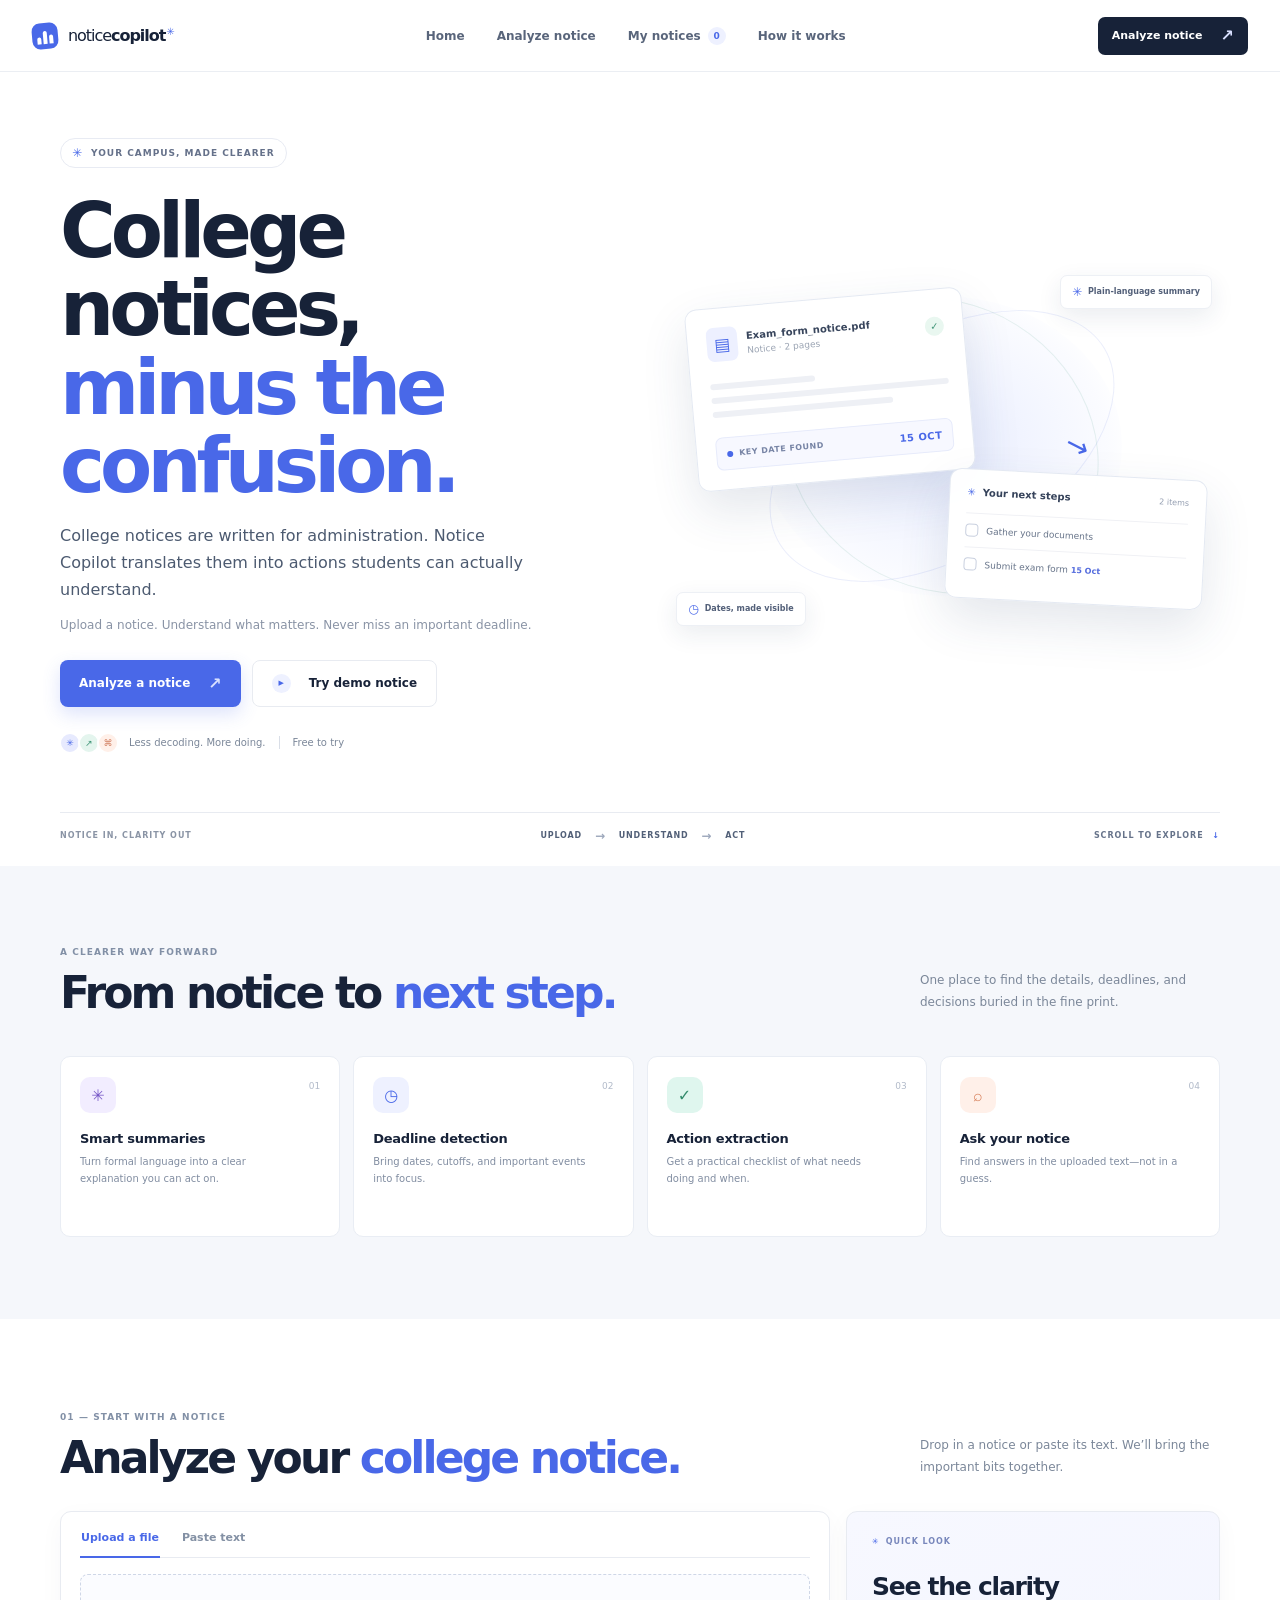
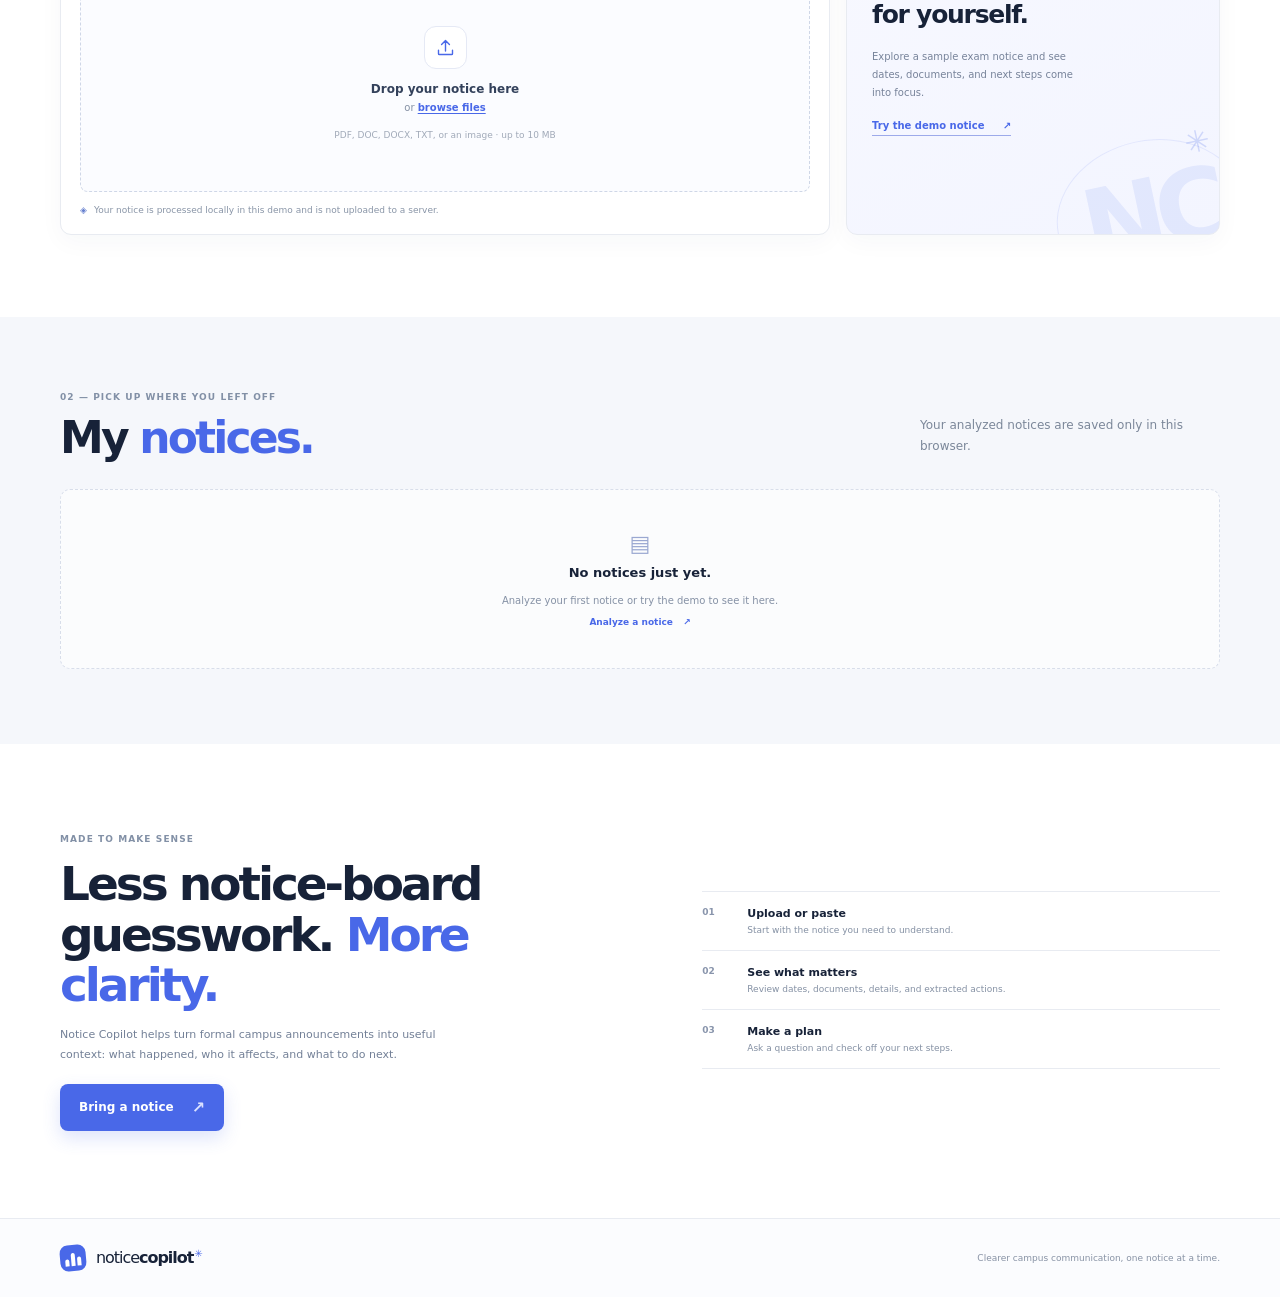
==== commit 52fcde56: "Remove standalone Snake game Co-authored-by: Copilot App <223556219+Copilot@users.noreply.github.com" ====
--- a/index.html
+++ b/index.html
@@ -150,6 +150,6 @@
         <div class="how-steps"><div><span>01</span><strong>Upload or paste</strong><p>Start with the notice you need to understand.</p></div><div><span>02</span><strong>See what matters</strong><p>Review dates, documents, details, and extracted actions.</p></div><div><span>03</span><strong>Make a plan</strong><p>Ask a question and check off your next steps.</p></div></div>
       </section>
     </main>
-    <footer class="site-footer"><div class="footer-inner page-width"><a class="brand" href="#home"><span class="brand-symbol" aria-hidden="true"><span></span><span></span><span></span></span><span>notice<span class="brand-strong">copilot</span><sup>✳</sup></span></a><span>Clearer campus communication, one notice at a time.</span><a class="footer-game-link" href="snake.html">Need a break? Play Snake <span aria-hidden="true">↗</span></a></div></footer>
+    <footer class="site-footer"><div class="footer-inner page-width"><a class="brand" href="#home"><span class="brand-symbol" aria-hidden="true"><span></span><span></span><span></span></span><span>notice<span class="brand-strong">copilot</span><sup>✳</sup></span></a><span>Clearer campus communication, one notice at a time.</span></div></footer>
   </body>
 </html>
